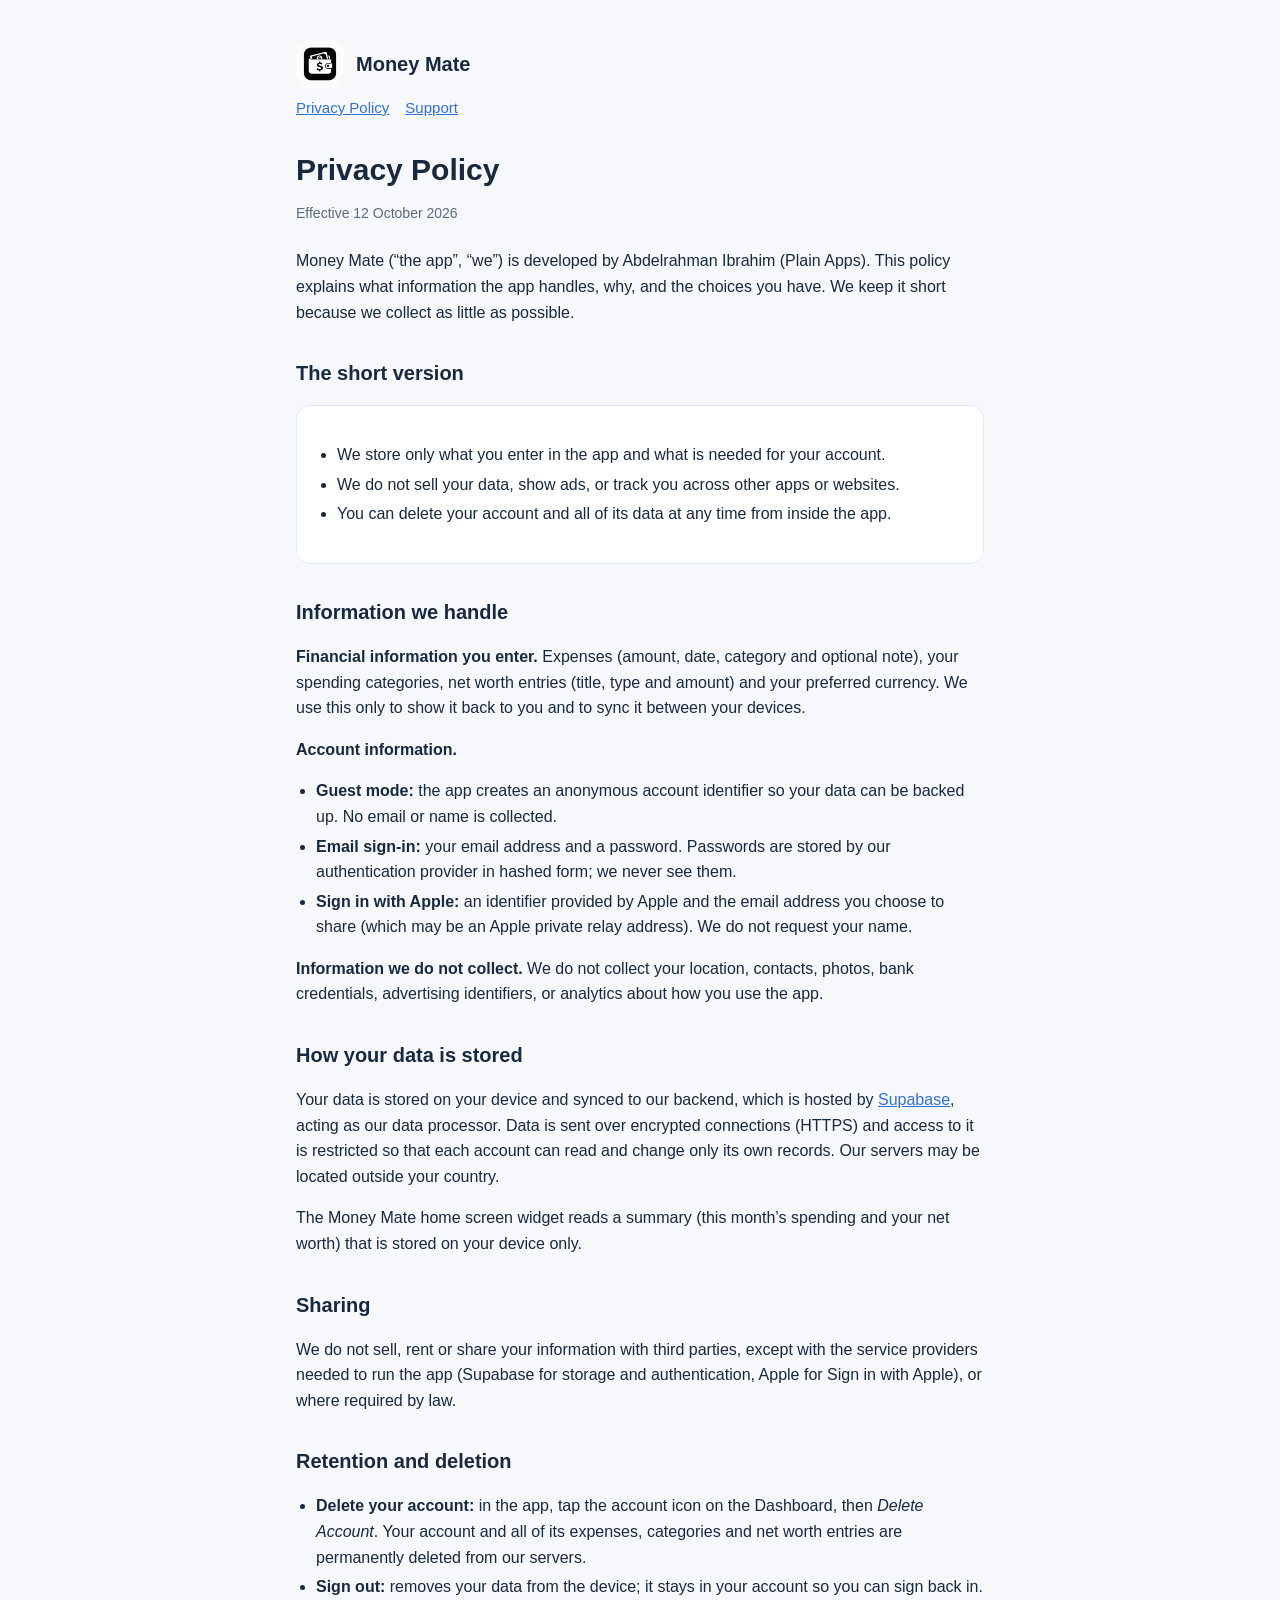
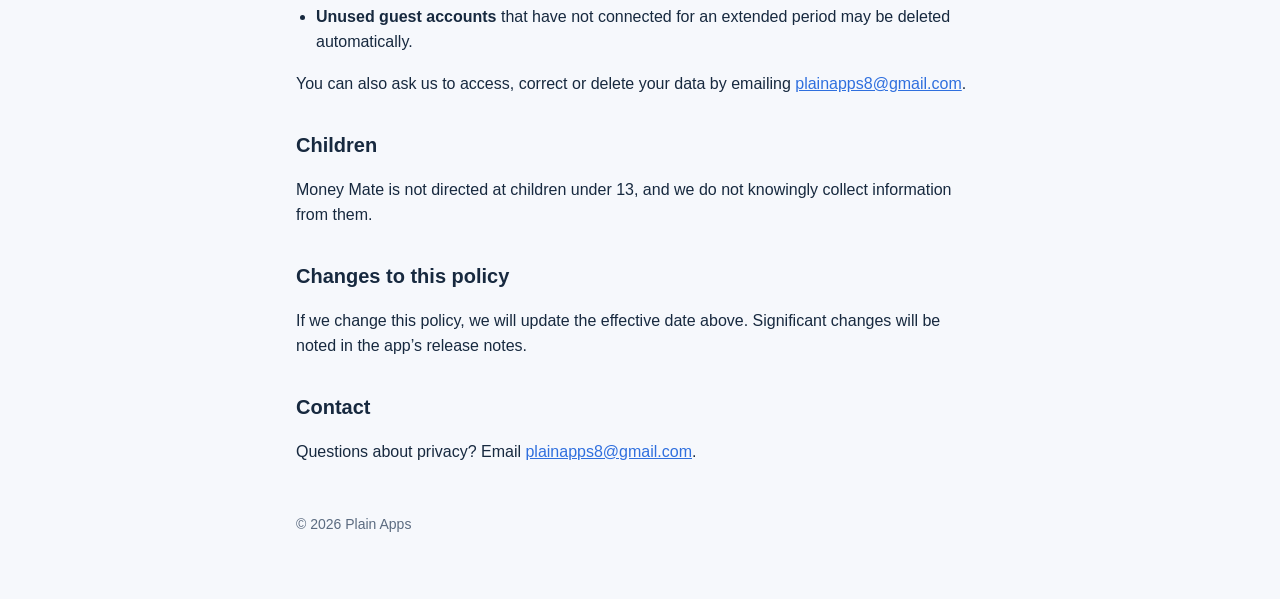
==== privacy.html @ 2f067203 "Add Money Mate site: landing, privacy policy, support Co-Authored-By: Claude Opus 5.5 <noreply@anthr" ====
<!doctype html>
<html lang="en">
<head>
  <meta charset="utf-8">
  <meta name="viewport" content="width=device-width, initial-scale=1">
  <title>Privacy Policy – Money Mate</title>
  <link rel="stylesheet" href="style.css">
  <link rel="icon" href="icon.png">
</head>
<body>
<main>
  <header>
    <img src="icon.png" alt="">
    <a href="./">Money Mate</a>
  </header>
  <nav>
    <a href="privacy.html">Privacy Policy</a>
    <a href="support.html">Support</a>
  </nav>

  <h1>Privacy Policy</h1>
  <p class="meta">Effective 12 October 2026</p>

  <p>Money Mate (“the app”, “we”) is developed by Abdelrahman Ibrahim (Plain Apps). This policy explains what information the app handles, why, and the choices you have. We keep it short because we collect as little as possible.</p>

  <h2>The short version</h2>
  <div class="card">
    <ul>
      <li>We store only what you enter in the app and what is needed for your account.</li>
      <li>We do not sell your data, show ads, or track you across other apps or websites.</li>
      <li>You can delete your account and all of its data at any time from inside the app.</li>
    </ul>
  </div>

  <h2>Information we handle</h2>
  <p><strong>Financial information you enter.</strong> Expenses (amount, date, category and optional note), your spending categories, net worth entries (title, type and amount) and your preferred currency. We use this only to show it back to you and to sync it between your devices.</p>
  <p><strong>Account information.</strong></p>
  <ul>
    <li><strong>Guest mode:</strong> the app creates an anonymous account identifier so your data can be backed up. No email or name is collected.</li>
    <li><strong>Email sign-in:</strong> your email address and a password. Passwords are stored by our authentication provider in hashed form; we never see them.</li>
    <li><strong>Sign in with Apple:</strong> an identifier provided by Apple and the email address you choose to share (which may be an Apple private relay address). We do not request your name.</li>
  </ul>
  <p><strong>Information we do not collect.</strong> We do not collect your location, contacts, photos, bank credentials, advertising identifiers, or analytics about how you use the app.</p>

  <h2>How your data is stored</h2>
  <p>Your data is stored on your device and synced to our backend, which is hosted by <a href="https://supabase.com/privacy">Supabase</a>, acting as our data processor. Data is sent over encrypted connections (HTTPS) and access to it is restricted so that each account can read and change only its own records. Our servers may be located outside your country.</p>
  <p>The Money Mate home screen widget reads a summary (this month’s spending and your net worth) that is stored on your device only.</p>

  <h2>Sharing</h2>
  <p>We do not sell, rent or share your information with third parties, except with the service providers needed to run the app (Supabase for storage and authentication, Apple for Sign in with Apple), or where required by law.</p>

  <h2>Retention and deletion</h2>
  <ul>
    <li><strong>Delete your account:</strong> in the app, tap the account icon on the Dashboard, then <em>Delete Account</em>. Your account and all of its expenses, categories and net worth entries are permanently deleted from our servers.</li>
    <li><strong>Sign out:</strong> removes your data from the device; it stays in your account so you can sign back in.</li>
    <li><strong>Unused guest accounts</strong> that have not connected for an extended period may be deleted automatically.</li>
  </ul>
  <p>You can also ask us to access, correct or delete your data by emailing <a href="mailto:plainapps8@gmail.com">plainapps8@gmail.com</a>.</p>

  <h2>Children</h2>
  <p>Money Mate is not directed at children under 13, and we do not knowingly collect information from them.</p>

  <h2>Changes to this policy</h2>
  <p>If we change this policy, we will update the effective date above. Significant changes will be noted in the app’s release notes.</p>

  <h2>Contact</h2>
  <p>Questions about privacy? Email <a href="mailto:plainapps8@gmail.com">plainapps8@gmail.com</a>.</p>

  <footer>&copy; 2026 Plain Apps</footer>
</main>
</body>
</html>
---- style.css ----
:root {
  --bg: #f6f8fc;
  --surface: #ffffff;
  --text: #17293f;
  --muted: #5b6b80;
  --accent: #2f6fde;
  --border: #e2e8f2;
}

@media (prefers-color-scheme: dark) {
  :root {
    --bg: #0f1520;
    --surface: #172030;
    --text: #e8eef7;
    --muted: #9aa8bb;
    --accent: #6ea0ff;
    --border: #26324a;
  }
}

* { box-sizing: border-box; }

body {
  margin: 0;
  background: var(--bg);
  color: var(--text);
  font: 16px/1.6 -apple-system, BlinkMacSystemFont, "SF Pro Text", "Segoe UI", Roboto, sans-serif;
}

main {
  max-width: 720px;
  margin: 0 auto;
  padding: 40px 16px 64px;
}

header { display: flex; align-items: center; gap: 12px; margin-bottom: 8px; }
header img { width: 48px; height: 48px; border-radius: 11px; }
header a { color: inherit; text-decoration: none; font-weight: 700; font-size: 20px; }

nav { display: flex; gap: 16px; margin-bottom: 32px; font-size: 15px; }

h1 { font-size: 30px; line-height: 1.2; margin: 0 0 4px; }
h2 { font-size: 20px; margin: 32px 0 8px; }
.meta { color: var(--muted); font-size: 14px; margin-bottom: 24px; }

a { color: var(--accent); }

.card {
  background: var(--surface);
  border: 1px solid var(--border);
  border-radius: 14px;
  padding: 20px;
  margin: 16px 0;
}

ul { padding-left: 20px; }
li { margin: 4px 0; }

footer { margin-top: 48px; color: var(--muted); font-size: 14px; }
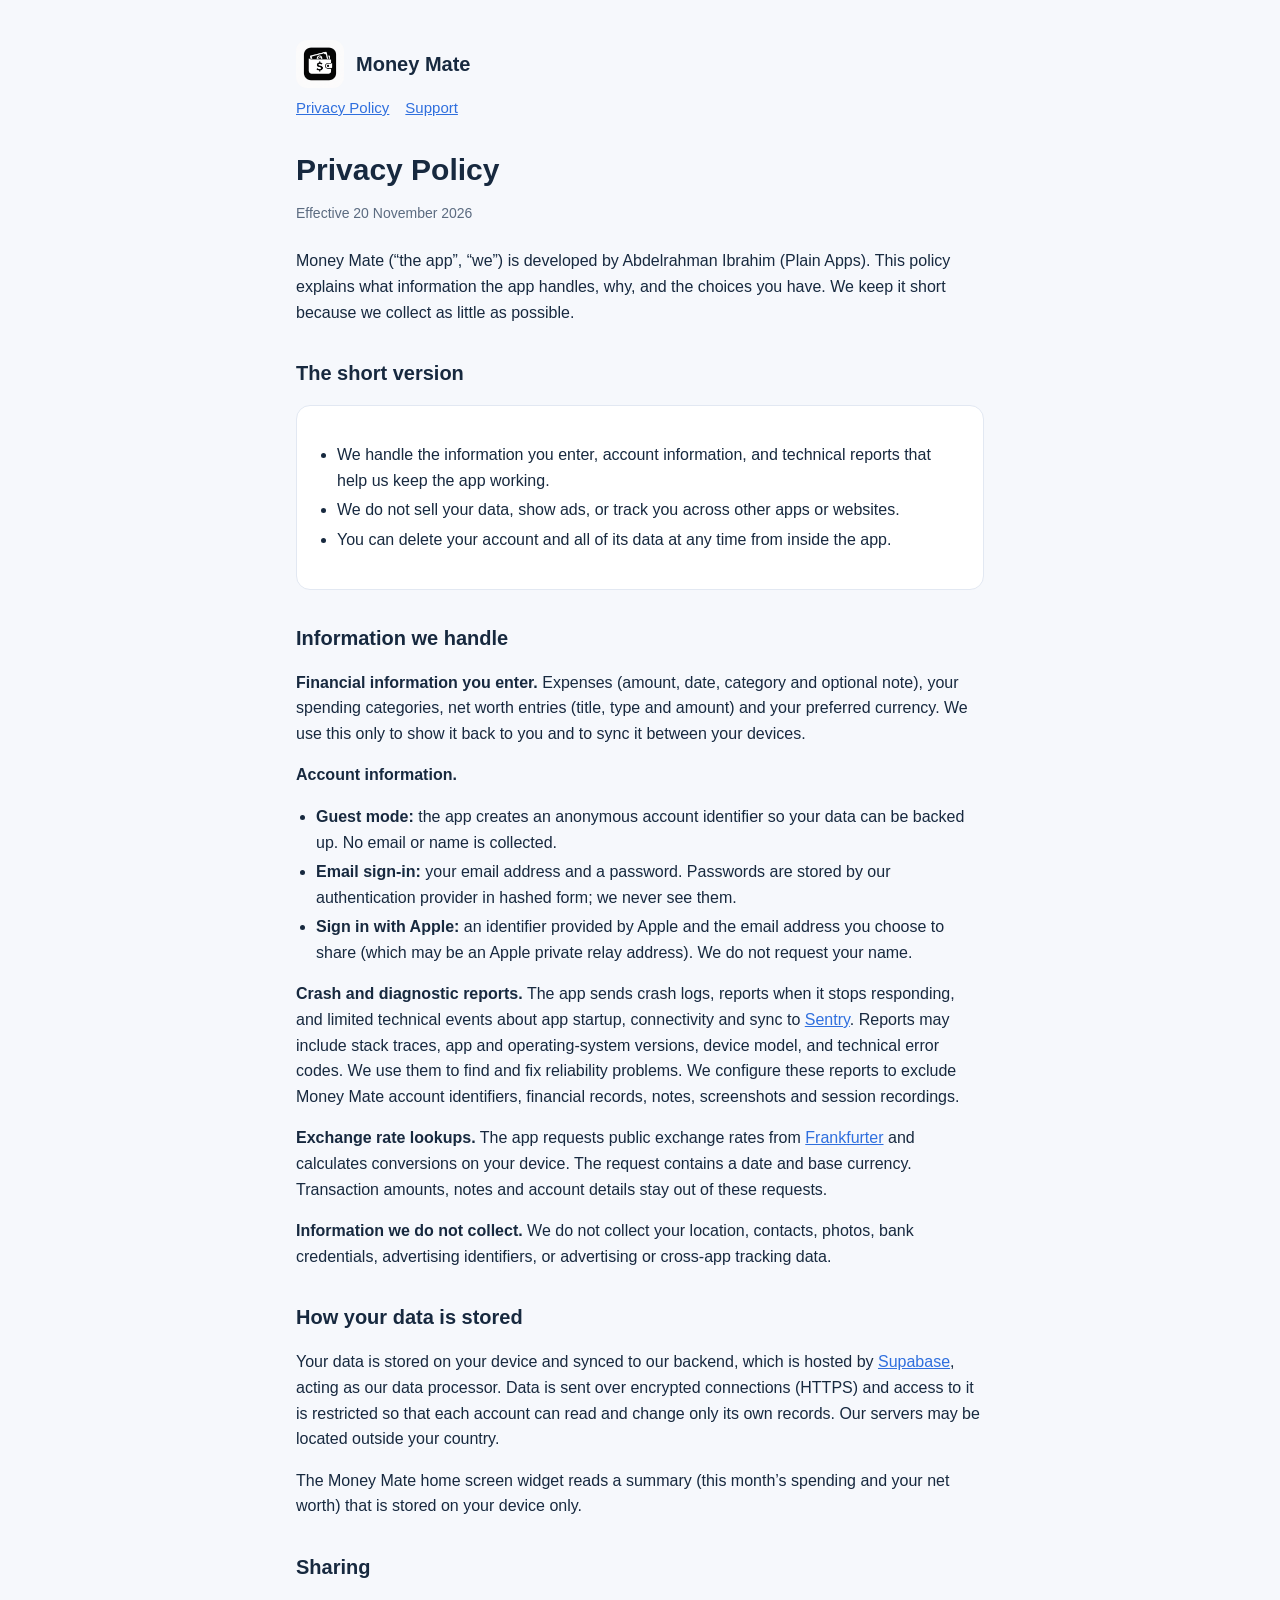
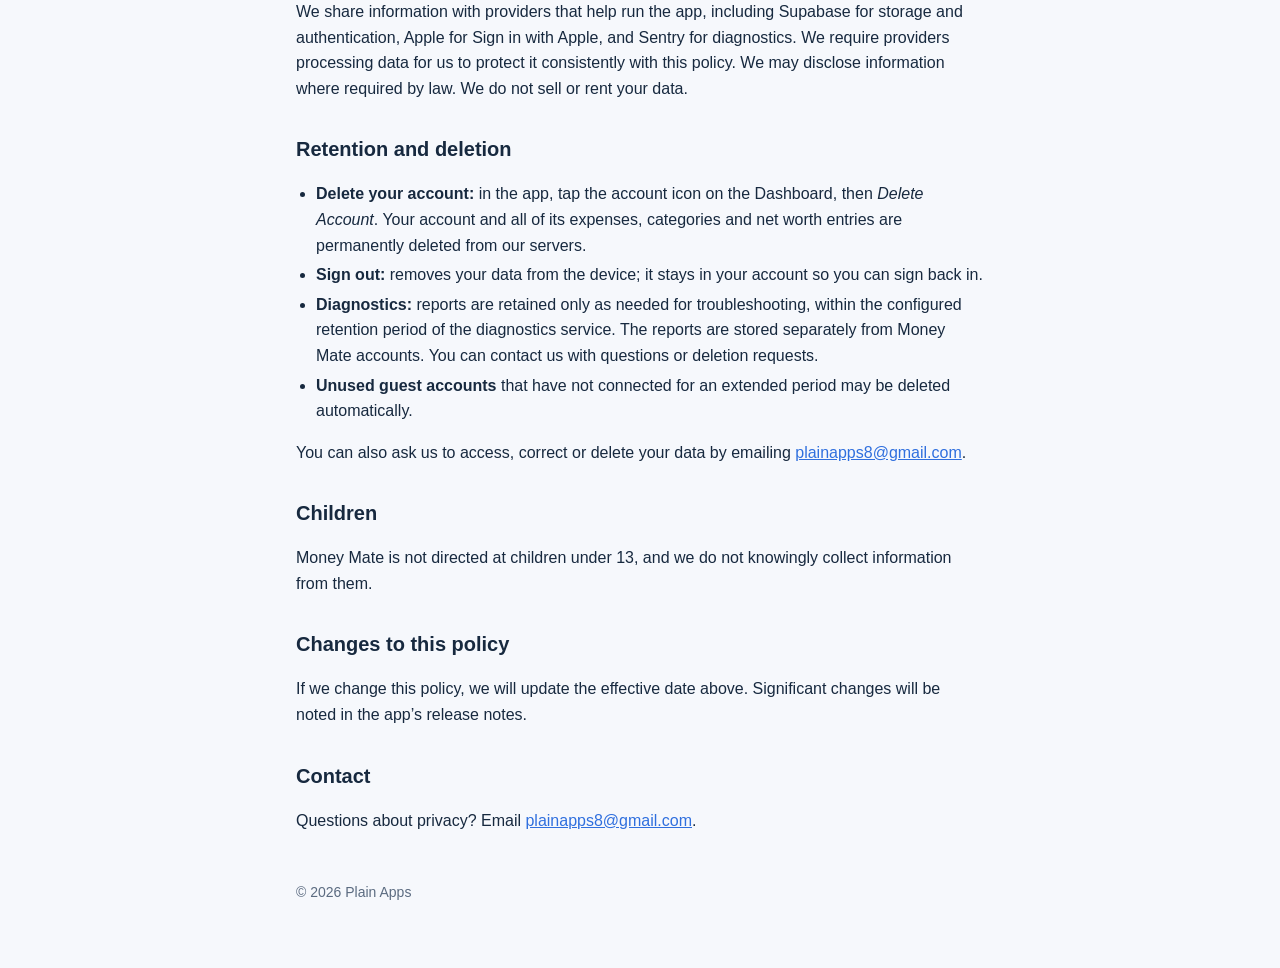
==== commit 4cd5d89d: "Disclose Money Mate diagnostics and exchange rate lookups" ====
--- a/privacy.html
+++ b/privacy.html
@@ -19,14 +19,14 @@
   </nav>
 
   <h1>Privacy Policy</h1>
-  <p class="meta">Effective 12 October 2026</p>
+  <p class="meta">Effective 20 November 2026</p>
 
   <p>Money Mate (“the app”, “we”) is developed by Abdelrahman Ibrahim (Plain Apps). This policy explains what information the app handles, why, and the choices you have. We keep it short because we collect as little as possible.</p>
 
   <h2>The short version</h2>
   <div class="card">
     <ul>
-      <li>We store only what you enter in the app and what is needed for your account.</li>
+      <li>We handle the information you enter, account information, and technical reports that help us keep the app working.</li>
       <li>We do not sell your data, show ads, or track you across other apps or websites.</li>
       <li>You can delete your account and all of its data at any time from inside the app.</li>
     </ul>
@@ -40,19 +40,22 @@
     <li><strong>Email sign-in:</strong> your email address and a password. Passwords are stored by our authentication provider in hashed form; we never see them.</li>
     <li><strong>Sign in with Apple:</strong> an identifier provided by Apple and the email address you choose to share (which may be an Apple private relay address). We do not request your name.</li>
   </ul>
-  <p><strong>Information we do not collect.</strong> We do not collect your location, contacts, photos, bank credentials, advertising identifiers, or analytics about how you use the app.</p>
+  <p><strong>Crash and diagnostic reports.</strong> The app sends crash logs, reports when it stops responding, and limited technical events about app startup, connectivity and sync to <a href="https://sentry.io/legal/dpa/">Sentry</a>. Reports may include stack traces, app and operating-system versions, device model, and technical error codes. We use them to find and fix reliability problems. We configure these reports to exclude Money Mate account identifiers, financial records, notes, screenshots and session recordings.</p>
+  <p><strong>Exchange rate lookups.</strong> The app requests public exchange rates from <a href="https://frankfurter.dev/">Frankfurter</a> and calculates conversions on your device. The request contains a date and base currency. Transaction amounts, notes and account details stay out of these requests.</p>
+  <p><strong>Information we do not collect.</strong> We do not collect your location, contacts, photos, bank credentials, advertising identifiers, or advertising or cross-app tracking data.</p>
 
   <h2>How your data is stored</h2>
   <p>Your data is stored on your device and synced to our backend, which is hosted by <a href="https://supabase.com/privacy">Supabase</a>, acting as our data processor. Data is sent over encrypted connections (HTTPS) and access to it is restricted so that each account can read and change only its own records. Our servers may be located outside your country.</p>
   <p>The Money Mate home screen widget reads a summary (this month’s spending and your net worth) that is stored on your device only.</p>
 
   <h2>Sharing</h2>
-  <p>We do not sell, rent or share your information with third parties, except with the service providers needed to run the app (Supabase for storage and authentication, Apple for Sign in with Apple), or where required by law.</p>
+  <p>We share information with providers that help run the app, including Supabase for storage and authentication, Apple for Sign in with Apple, and Sentry for diagnostics. We require providers processing data for us to protect it consistently with this policy. We may disclose information where required by law. We do not sell or rent your data.</p>
 
   <h2>Retention and deletion</h2>
   <ul>
     <li><strong>Delete your account:</strong> in the app, tap the account icon on the Dashboard, then <em>Delete Account</em>. Your account and all of its expenses, categories and net worth entries are permanently deleted from our servers.</li>
     <li><strong>Sign out:</strong> removes your data from the device; it stays in your account so you can sign back in.</li>
+    <li><strong>Diagnostics:</strong> reports are retained only as needed for troubleshooting, within the configured retention period of the diagnostics service. The reports are stored separately from Money Mate accounts. You can contact us with questions or deletion requests.</li>
     <li><strong>Unused guest accounts</strong> that have not connected for an extended period may be deleted automatically.</li>
   </ul>
   <p>You can also ask us to access, correct or delete your data by emailing <a href="mailto:plainapps8@gmail.com">plainapps8@gmail.com</a>.</p>
